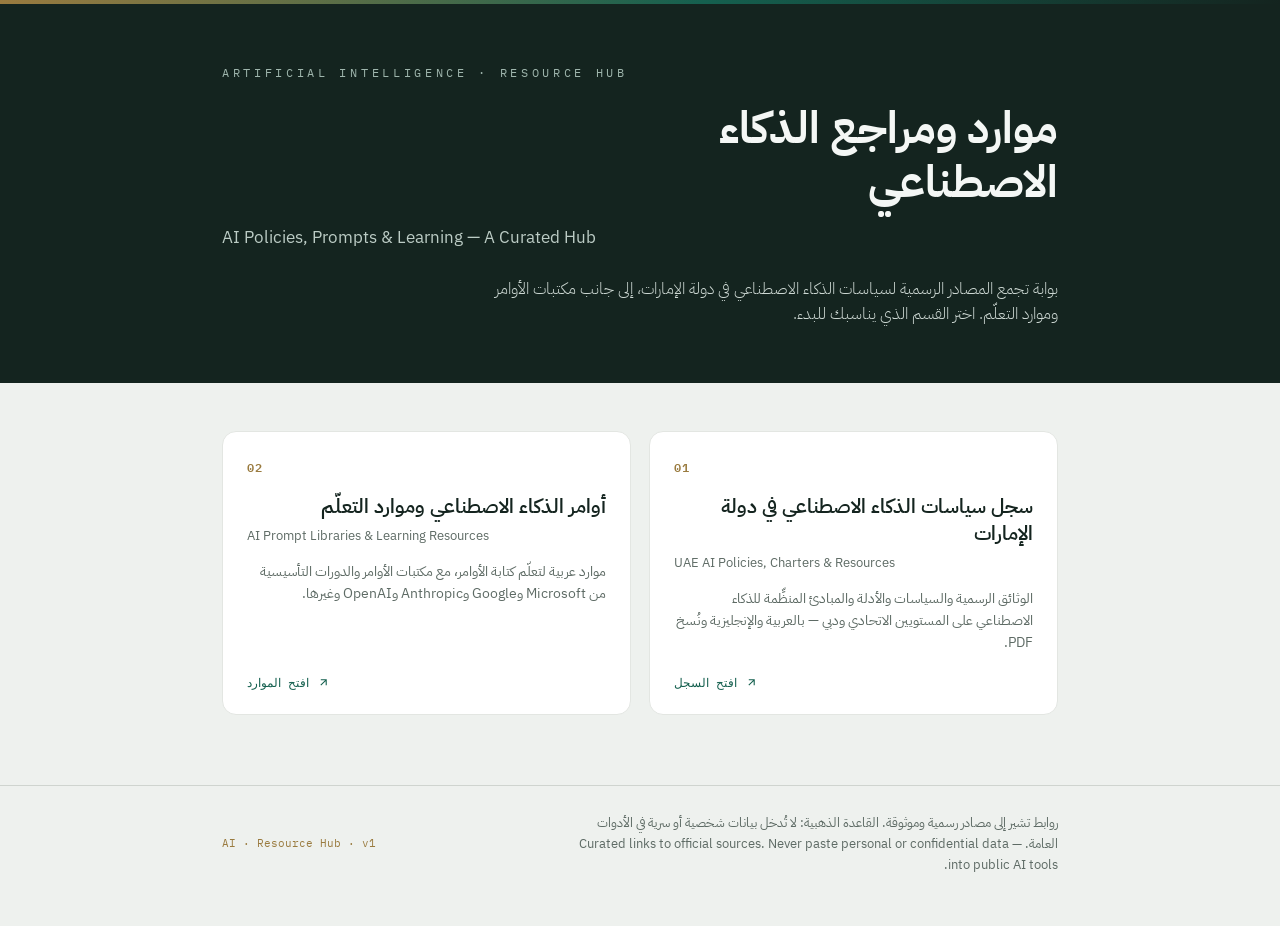
==== index.html @ 08814888 "Add landing page and clean URLs for Vercel - index.html: hub linking to the two resource pages - ver" ====
<!DOCTYPE html>
<html lang="ar" dir="rtl">
<head>
<meta charset="UTF-8">
<meta name="viewport" content="width=device-width, initial-scale=1.0">
<title>موارد ومراجع الذكاء الاصطناعي</title>
<meta name="description" content="بوابة موارد الذكاء الاصطناعي — سجل السياسات الرسمية في دولة الإمارات، ومكتبات الأوامر وموارد التعلّم.">
<link rel="preconnect" href="https://fonts.googleapis.com">
<link rel="preconnect" href="https://fonts.gstatic.com" crossorigin>
<link href="https://fonts.googleapis.com/css2?family=IBM+Plex+Sans+Arabic:wght@300;400;500;600;700&family=IBM+Plex+Sans:wght@400;500;600&family=IBM+Plex+Mono:wght@500;600&display=swap" rel="stylesheet">
<style>
  :root{
    --ink:#14241f; --paper:#eef1ee; --card:#ffffff;
    --accent:#15604f; --accent-soft:#e2ede8; --brass:#9a7b3f;
    --muted:#5e6b65; --line:#e3e6e2; --line-strong:#cfd4cf; --radius:14px;
    --ar:"IBM Plex Sans Arabic", system-ui, sans-serif;
    --en:"IBM Plex Sans", system-ui, sans-serif;
    --mono:"IBM Plex Mono", ui-monospace, monospace;
  }
  *{box-sizing:border-box;margin:0;padding:0}
  body{font-family:var(--ar);background:var(--paper);color:var(--ink);line-height:1.6;-webkit-font-smoothing:antialiased}
  .wrap{max-width:880px;margin:0 auto;padding:0 22px}

  header.top{background:var(--ink);color:#f4f7f5;padding:64px 0 56px;position:relative;overflow:hidden}
  header.top::before{content:"";position:absolute;inset:0 0 auto 0;height:4px;
    background:linear-gradient(90deg,var(--brass) 0%,var(--accent) 55%,transparent 100%)}
  .kicker{font-family:var(--mono);font-size:11.5px;letter-spacing:.32em;text-transform:uppercase;color:#9fb6ad;margin-bottom:20px;direction:ltr}
  header.top h1{font-weight:700;font-size:clamp(28px,5.8vw,44px);line-height:1.22;max-width:20ch}
  header.top .sub{font-family:var(--en);direction:ltr;font-size:clamp(14px,2.4vw,17px);color:#bcccc5;font-weight:400;margin-top:14px}
  header.top p.lede{margin-top:26px;max-width:60ch;color:#cdd8d3;font-size:15.5px;font-weight:300}

  main{padding:48px 0 70px}

  .cards{display:grid;grid-template-columns:1fr 1fr;gap:18px}
  a.card{
    text-decoration:none;color:inherit;background:var(--card);border:1px solid var(--line);
    border-radius:var(--radius);padding:26px 24px 22px;display:flex;flex-direction:column;
    position:relative;overflow:hidden;
    transition:border-color .18s ease, box-shadow .18s ease, transform .18s ease;
  }
  a.card::before{content:"";position:absolute;inset:0 auto 0 0;width:4px;
    background:linear-gradient(180deg,var(--brass),var(--accent));opacity:.0;transition:opacity .18s ease}
  a.card:hover,a.card:focus-visible{border-color:var(--line-strong);box-shadow:0 10px 30px -18px rgba(20,36,31,.5);transform:translateY(-2px)}
  a.card:hover::before,a.card:focus-visible::before{opacity:1}
  a:focus-visible{outline:2px solid var(--accent);outline-offset:3px}
  .card .num{font-family:var(--mono);font-size:12px;font-weight:600;color:var(--brass);direction:ltr;letter-spacing:.06em;margin-bottom:16px}
  .card h2{font-weight:600;font-size:20px;line-height:1.35;color:var(--ink)}
  .card .en{font-family:var(--en);direction:ltr;font-size:13px;color:var(--muted);margin-top:6px;font-weight:400}
  .card .desc{font-size:14px;color:var(--muted);margin-top:14px;flex:1}
  .card .go{margin-top:18px;font-family:var(--mono);font-size:12px;font-weight:500;color:var(--accent);direction:ltr;display:inline-flex;align-items:center;gap:8px}
  .card .go svg{width:13px;height:13px}

  footer{border-top:1px solid var(--line-strong);padding:26px 0 50px;color:var(--muted);font-size:12.5px}
  footer .wrap{display:flex;flex-wrap:wrap;gap:8px 18px;justify-content:space-between;align-items:center}
  footer .note{max-width:60ch;line-height:1.7}
  footer .mono{font-family:var(--mono);font-size:11px;color:var(--brass);direction:ltr}

  @media (max-width:600px){.cards{grid-template-columns:1fr}}
  @media (prefers-reduced-motion:reduce){*{transition:none!important}}
</style>
</head>
<body>

<header class="top">
  <div class="wrap">
    <div class="kicker">Artificial Intelligence · Resource Hub</div>
    <h1>موارد ومراجع الذكاء الاصطناعي</h1>
    <div class="sub">AI Policies, Prompts &amp; Learning — A Curated Hub</div>
    <p class="lede">بوابة تجمع المصادر الرسمية لسياسات الذكاء الاصطناعي في دولة الإمارات، إلى جانب مكتبات الأوامر وموارد التعلّم. اختر القسم الذي يناسبك للبدء.</p>
  </div>
</header>

<main>
  <div class="wrap">
    <div class="cards">

      <a class="card" href="/uae-ai-register">
        <div class="num">01</div>
        <h2>سجل سياسات الذكاء الاصطناعي في دولة الإمارات</h2>
        <div class="en">UAE AI Policies, Charters &amp; Resources</div>
        <p class="desc">الوثائق الرسمية والسياسات والأدلة والمبادئ المنظِّمة للذكاء الاصطناعي على المستويين الاتحادي ودبي — بالعربية والإنجليزية ونُسخ PDF.</p>
        <span class="go">افتح السجل <svg viewBox="0 0 24 24" fill="none" stroke="currentColor" stroke-width="2"><path d="M7 17 17 7M7 7h10v10"/></svg></span>
      </a>

      <a class="card" href="/ai-prompts-learning">
        <div class="num">02</div>
        <h2>أوامر الذكاء الاصطناعي وموارد التعلّم</h2>
        <div class="en">AI Prompt Libraries &amp; Learning Resources</div>
        <p class="desc">موارد عربية لتعلّم كتابة الأوامر، مع مكتبات الأوامر والدورات التأسيسية من Microsoft وGoogle وAnthropic وOpenAI وغيرها.</p>
        <span class="go">افتح الموارد <svg viewBox="0 0 24 24" fill="none" stroke="currentColor" stroke-width="2"><path d="M7 17 17 7M7 7h10v10"/></svg></span>
      </a>

    </div>
  </div>
</main>

<footer>
  <div class="wrap">
    <div class="note">روابط تشير إلى مصادر رسمية وموثوقة. القاعدة الذهبية: لا تُدخل بيانات شخصية أو سرية في الأدوات العامة. — Curated links to official sources. Never paste personal or confidential data into public AI tools.</div>
    <div class="mono">AI · Resource Hub · v1</div>
  </div>
</footer>

</body>
</html>
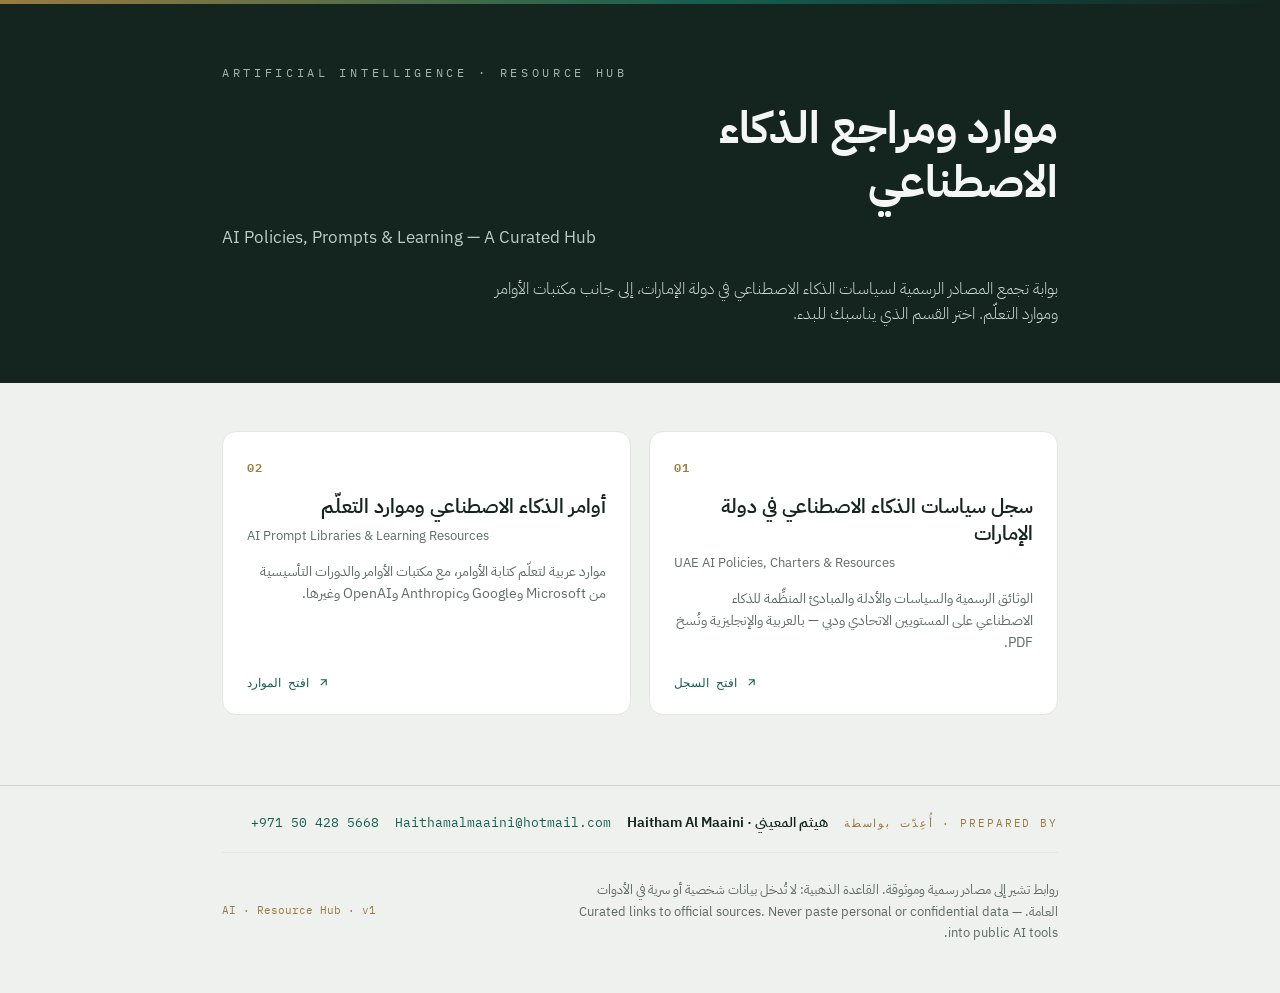
==== commit 9745343a: "Add "prepared by" contact block to all page footers Bilingual credit line with clickable tel: and ma" ====
--- a/index.html
+++ b/index.html
@@ -54,8 +54,15 @@
   footer .wrap{display:flex;flex-wrap:wrap;gap:8px 18px;justify-content:space-between;align-items:center}
   footer .note{max-width:60ch;line-height:1.7}
   footer .mono{font-family:var(--mono);font-size:11px;color:var(--brass);direction:ltr}
+  .prepared{flex-basis:100%;display:flex;flex-wrap:wrap;align-items:baseline;gap:6px 16px;
+    padding-bottom:18px;margin-bottom:18px;border-bottom:1px solid var(--line)}
+  .prepared .pb-label{font-family:var(--mono);font-size:10.5px;letter-spacing:.18em;text-transform:uppercase;color:var(--brass);direction:ltr}
+  .prepared .pb-name{font-weight:600;font-size:14px;color:var(--ink)}
+  .prepared .pb-contacts{display:flex;flex-wrap:wrap;gap:6px 16px;direction:ltr;font-family:var(--mono);font-size:12.5px;margin-inline-start:auto}
+  .prepared .pb-contacts a{color:var(--accent);text-decoration:none;border-bottom:1px solid transparent;transition:border-color .15s}
+  .prepared .pb-contacts a:hover,.prepared .pb-contacts a:focus-visible{border-color:var(--accent)}
 
-  @media (max-width:600px){.cards{grid-template-columns:1fr}}
+  @media (max-width:600px){.cards{grid-template-columns:1fr}.prepared .pb-contacts{margin-inline-start:0}}
   @media (prefers-reduced-motion:reduce){*{transition:none!important}}
 </style>
 </head>
@@ -96,6 +103,14 @@
 
 <footer>
   <div class="wrap">
+    <div class="prepared">
+      <span class="pb-label">أُعِدّت بواسطة · Prepared by</span>
+      <span class="pb-name">هيثم المعيني · Haitham Al Maaini</span>
+      <span class="pb-contacts">
+        <a href="tel:+971504285668">+971 50 428 5668</a>
+        <a href="mailto:Haithamalmaaini@hotmail.com">Haithamalmaaini@hotmail.com</a>
+      </span>
+    </div>
     <div class="note">روابط تشير إلى مصادر رسمية وموثوقة. القاعدة الذهبية: لا تُدخل بيانات شخصية أو سرية في الأدوات العامة. — Curated links to official sources. Never paste personal or confidential data into public AI tools.</div>
     <div class="mono">AI · Resource Hub · v1</div>
   </div>
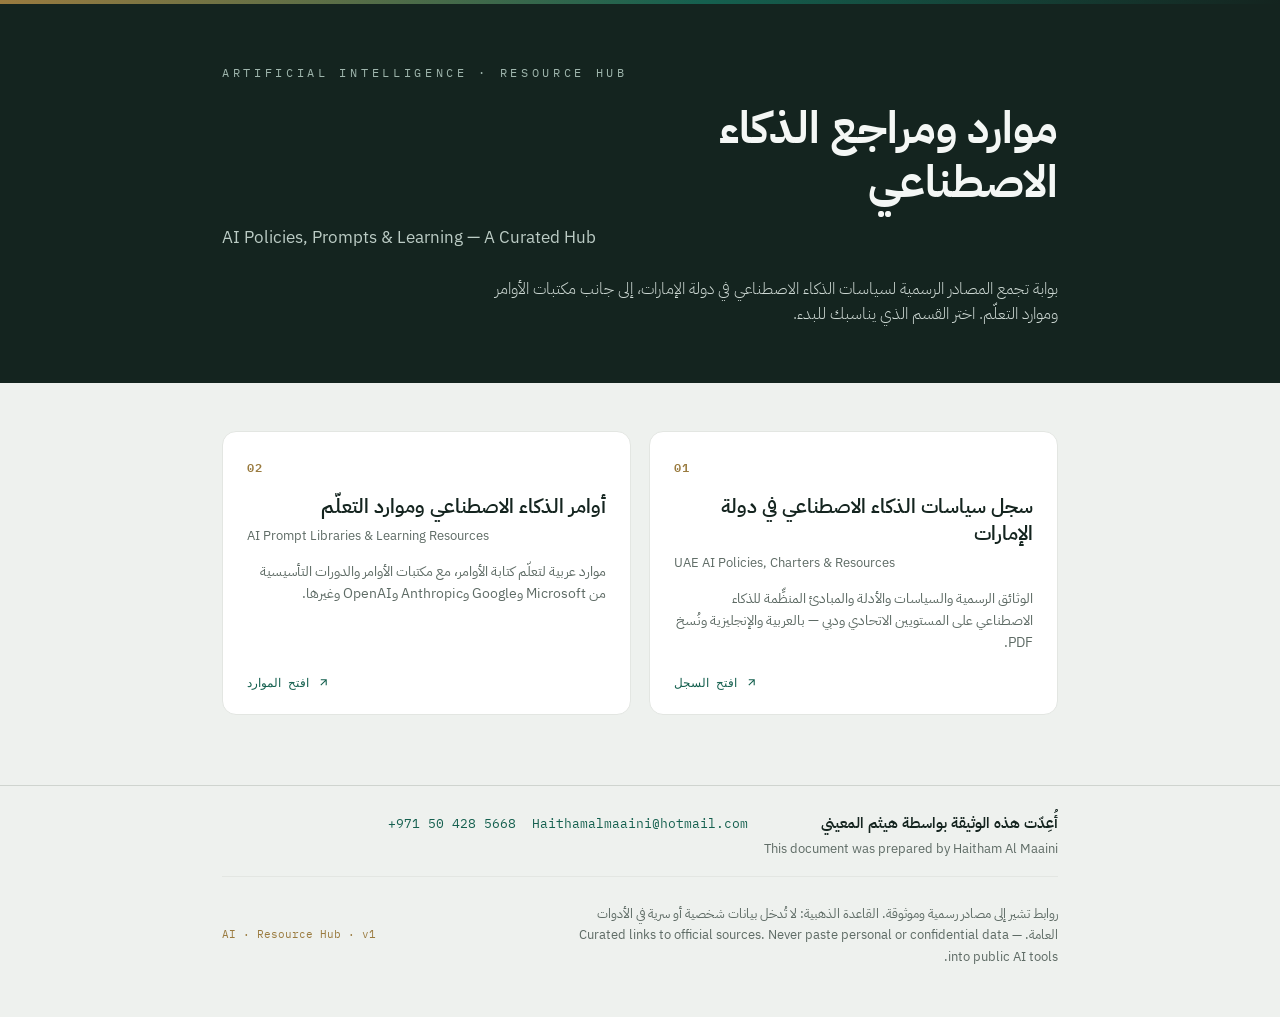
==== commit 73a881c6: "Make footer credit fully bilingual (Arabic + English sentences) Show the "prepared by" note as a ful" ====
--- a/index.html
+++ b/index.html
@@ -56,8 +56,9 @@
   footer .mono{font-family:var(--mono);font-size:11px;color:var(--brass);direction:ltr}
   .prepared{flex-basis:100%;display:flex;flex-wrap:wrap;align-items:baseline;gap:6px 16px;
     padding-bottom:18px;margin-bottom:18px;border-bottom:1px solid var(--line)}
-  .prepared .pb-label{font-family:var(--mono);font-size:10.5px;letter-spacing:.18em;text-transform:uppercase;color:var(--brass);direction:ltr}
-  .prepared .pb-name{font-weight:600;font-size:14px;color:var(--ink)}
+  .prepared .pb-text{display:flex;flex-direction:column;gap:3px}
+  .prepared .pb-ar{font-weight:600;font-size:14.5px;color:var(--ink)}
+  .prepared .pb-en{font-family:var(--en);direction:ltr;font-size:12.5px;color:var(--muted)}
   .prepared .pb-contacts{display:flex;flex-wrap:wrap;gap:6px 16px;direction:ltr;font-family:var(--mono);font-size:12.5px;margin-inline-start:auto}
   .prepared .pb-contacts a{color:var(--accent);text-decoration:none;border-bottom:1px solid transparent;transition:border-color .15s}
   .prepared .pb-contacts a:hover,.prepared .pb-contacts a:focus-visible{border-color:var(--accent)}
@@ -104,8 +105,10 @@
 <footer>
   <div class="wrap">
     <div class="prepared">
-      <span class="pb-label">أُعِدّت بواسطة · Prepared by</span>
-      <span class="pb-name">هيثم المعيني · Haitham Al Maaini</span>
+      <div class="pb-text">
+        <span class="pb-ar">أُعِدّت هذه الوثيقة بواسطة هيثم المعيني</span>
+        <span class="pb-en">This document was prepared by Haitham Al Maaini</span>
+      </div>
       <span class="pb-contacts">
         <a href="tel:+971504285668">+971 50 428 5668</a>
         <a href="mailto:Haithamalmaaini@hotmail.com">Haithamalmaaini@hotmail.com</a>
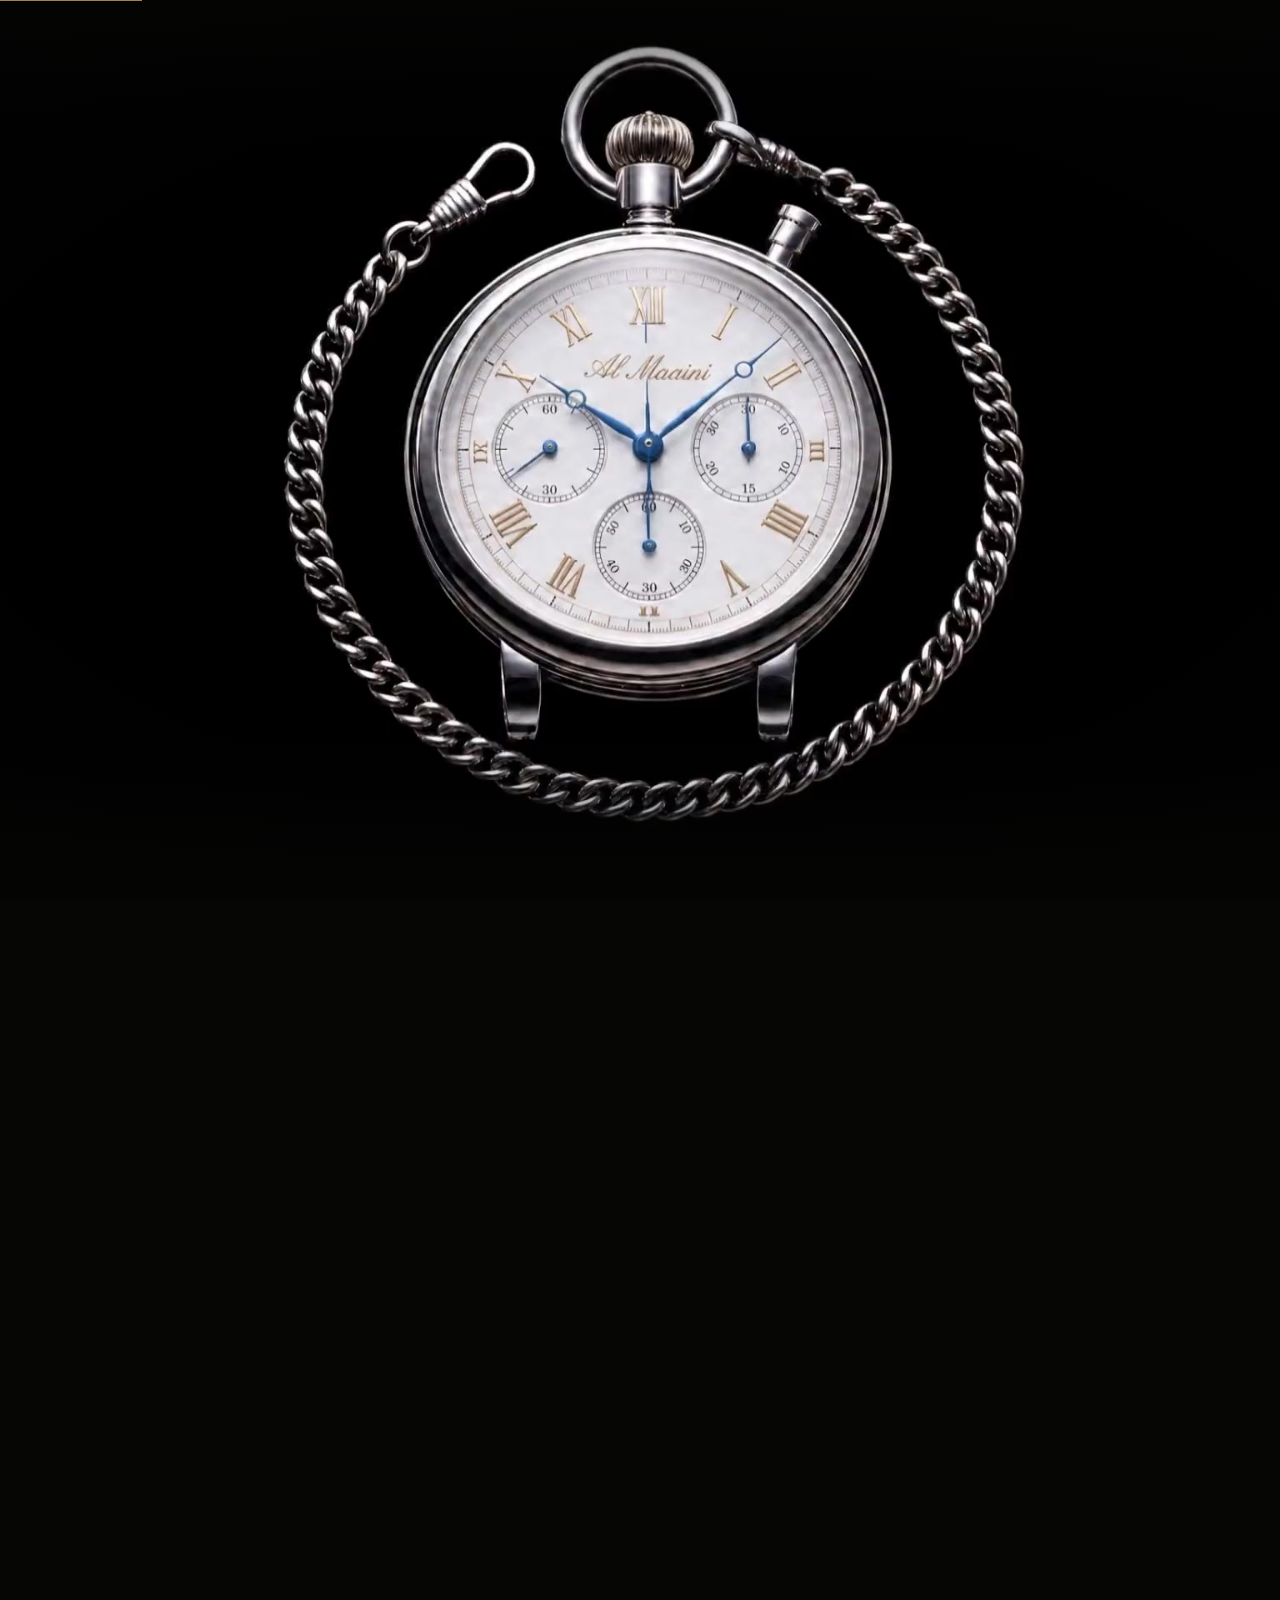
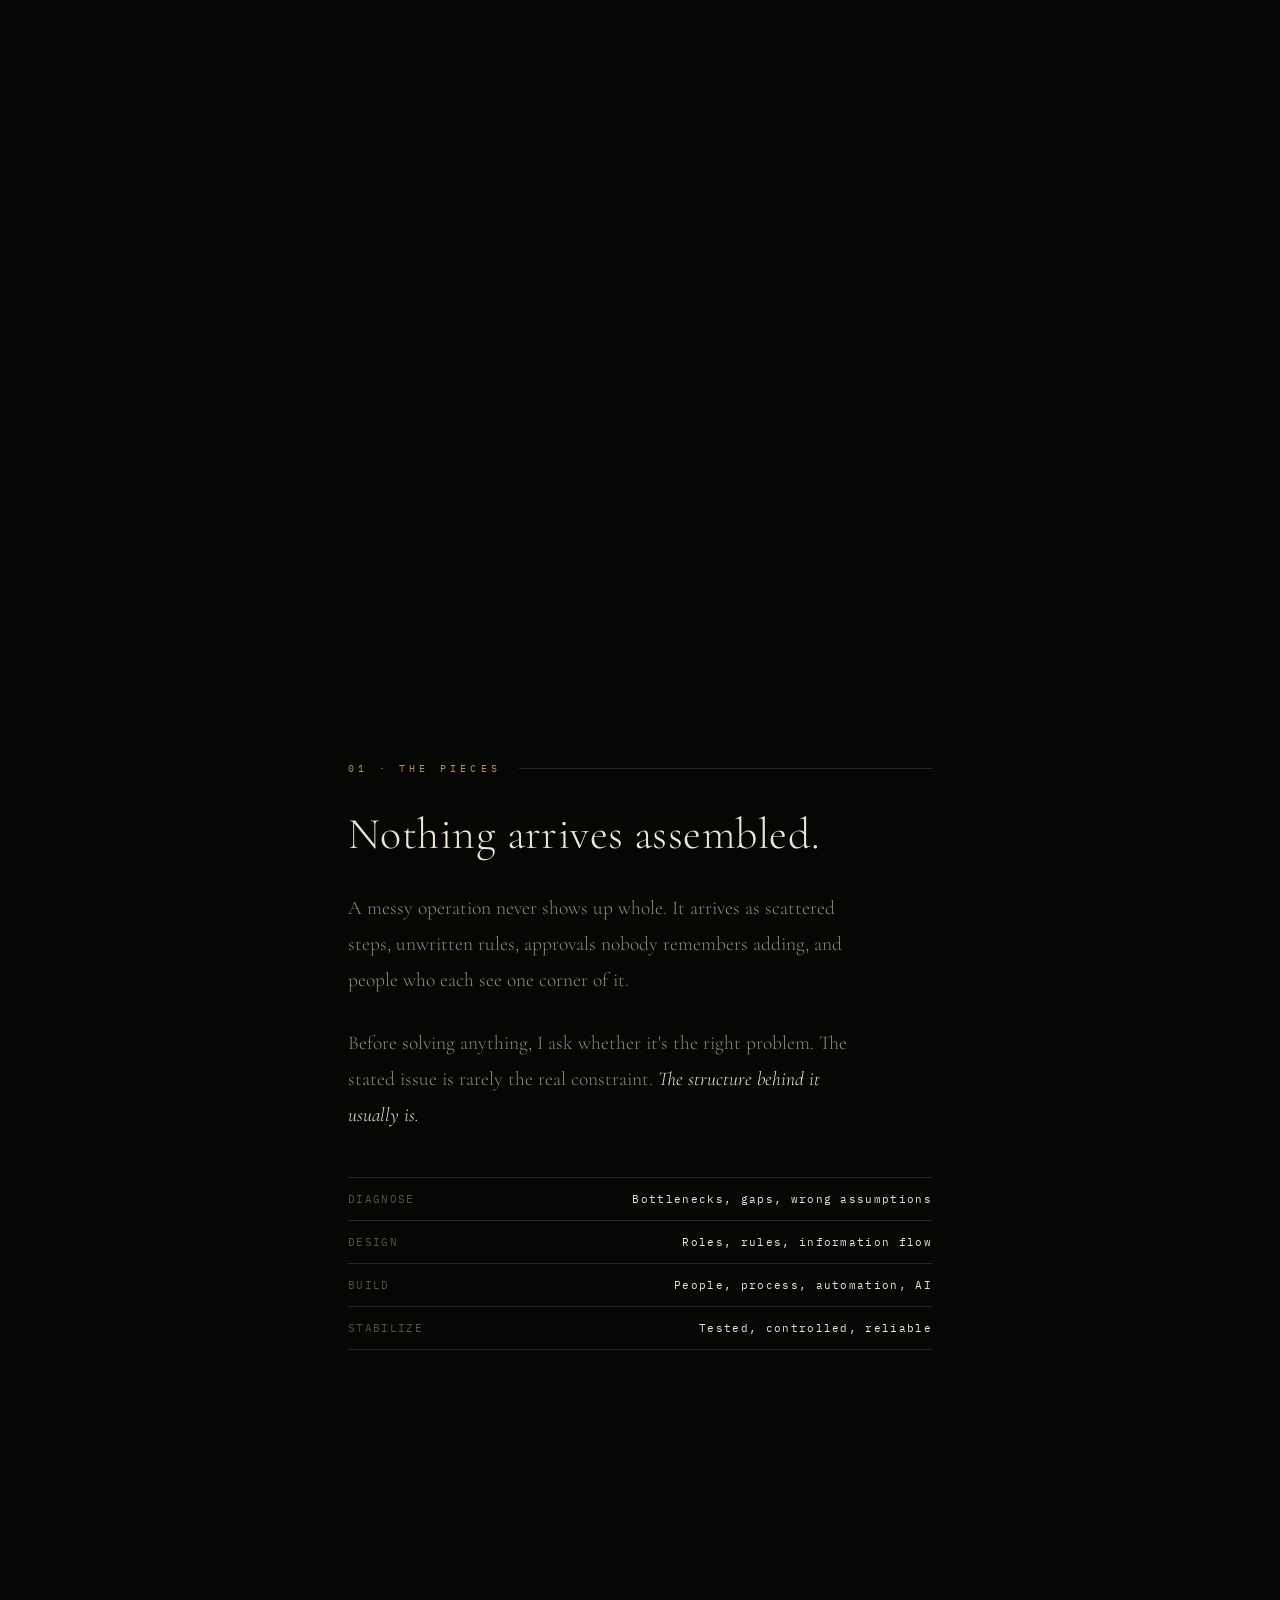
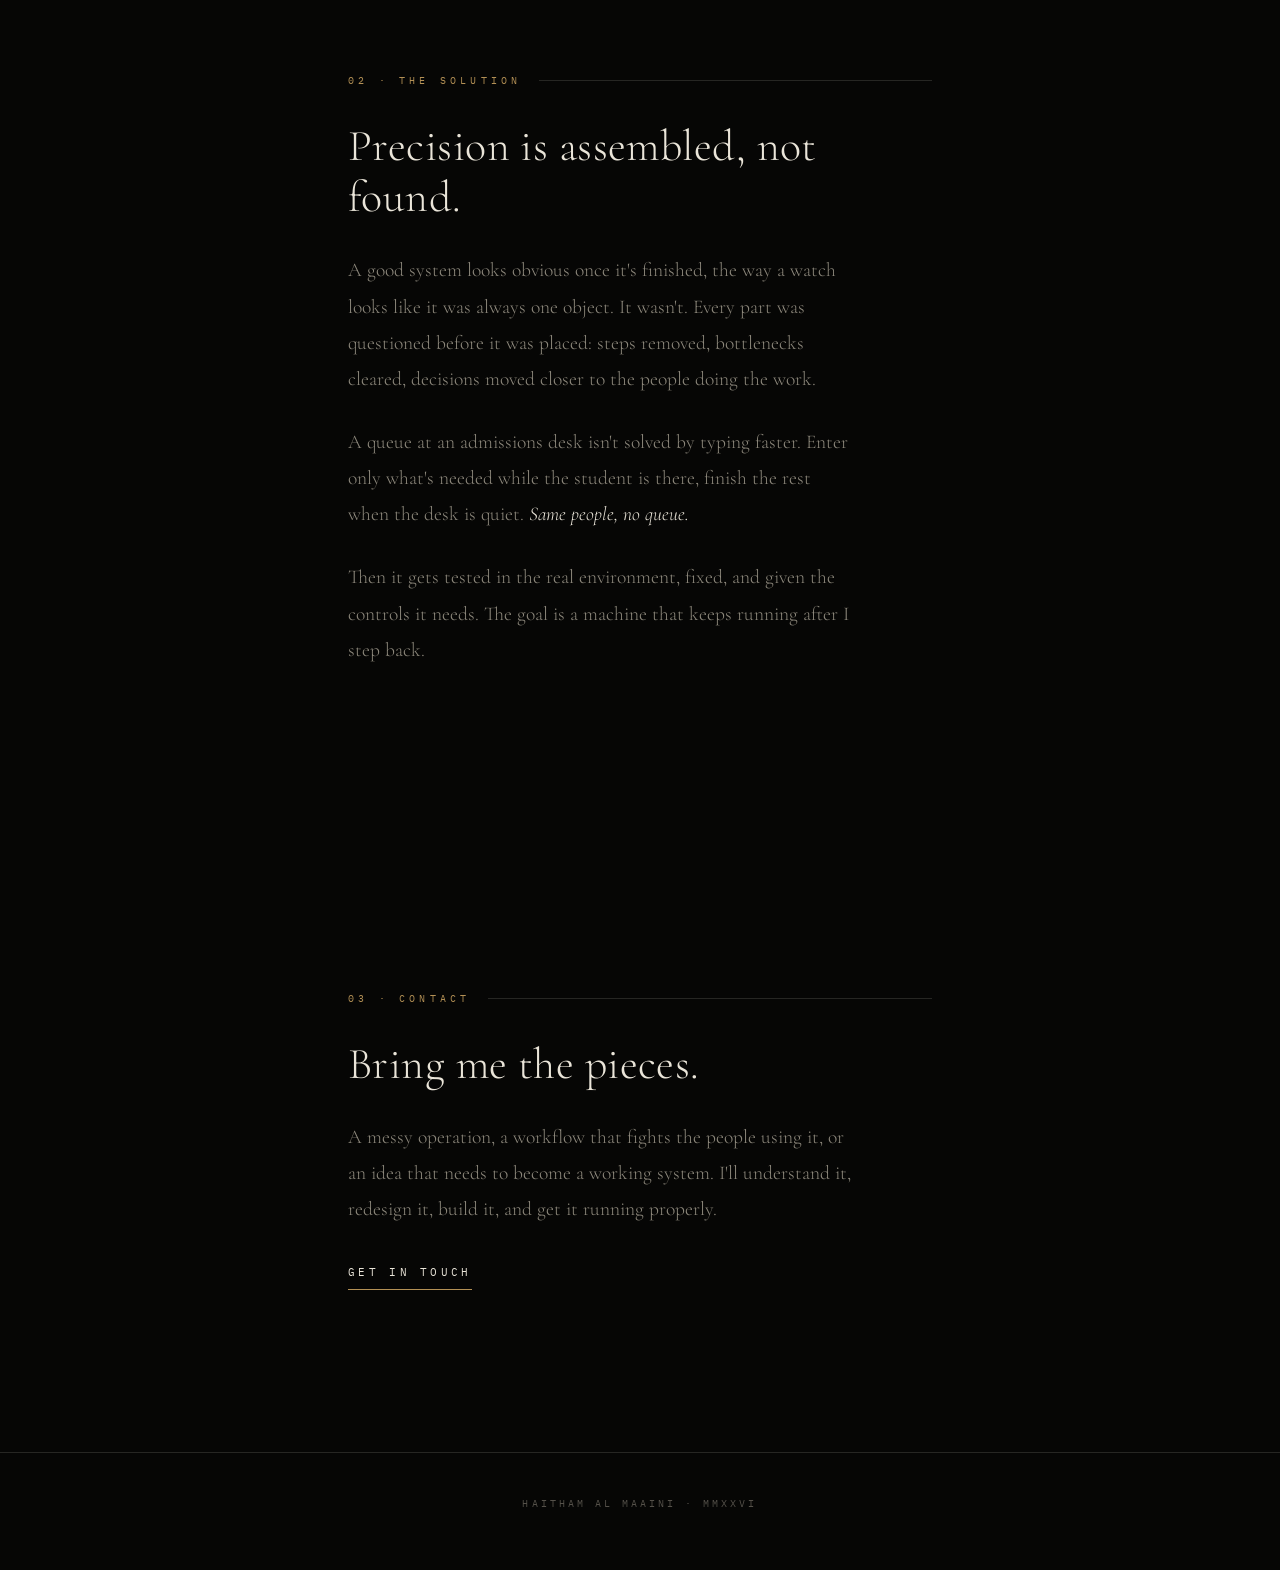
==== commit 6df12284: "Make the personal page the home page and archive the old pages Promote watch.html to index.html. Mov" ====
--- a/index.html
+++ b/index.html
@@ -1,123 +1,433 @@
 <!DOCTYPE html>
-<html lang="ar" dir="rtl">
+<html lang="en">
 <head>
 <meta charset="UTF-8">
 <meta name="viewport" content="width=device-width, initial-scale=1.0">
-<title>موارد ومراجع الذكاء الاصطناعي</title>
-<meta name="description" content="بوابة موارد الذكاء الاصطناعي — سجل السياسات الرسمية في دولة الإمارات، ومكتبات الأوامر وموارد التعلّم.">
-<link rel="preconnect" href="https://fonts.googleapis.com">
-<link rel="preconnect" href="https://fonts.gstatic.com" crossorigin>
-<link href="https://fonts.googleapis.com/css2?family=IBM+Plex+Sans+Arabic:wght@300;400;500;600;700&family=IBM+Plex+Sans:wght@400;500;600&family=IBM+Plex+Mono:wght@500;600&display=swap" rel="stylesheet">
+<title>Haitham Al Maaini</title>
+<meta name="description" content="Haitham Al Maaini. Systems thinking and operational design: diagnosing messy operations, redesigning them, and building working systems with people, process, automation and AI.">
+<link rel="icon" href="data:image/svg+xml,%3Csvg xmlns='http://www.w3.org/2000/svg' viewBox='0 0 32 32'%3E%3Ccircle cx='16' cy='16' r='13' fill='none' stroke='%23b39055' stroke-width='2'/%3E%3Cpath d='M16 9v7l5 4' fill='none' stroke='%23b39055' stroke-width='2' stroke-linecap='round'/%3E%3C/svg%3E">
+<link rel="preload" href="fonts/cormorant-garamond-300.woff2" as="font" type="font/woff2" crossorigin>
+<link rel="preload" href="fonts/ibm-plex-mono-400.woff2" as="font" type="font/woff2" crossorigin>
+<link href="fonts/fonts.css" rel="stylesheet">
 <style>
   :root{
-    --ink:#14241f; --paper:#eef1ee; --card:#ffffff;
-    --accent:#15604f; --accent-soft:#e2ede8; --brass:#9a7b3f;
-    --muted:#5e6b65; --line:#e3e6e2; --line-strong:#cfd4cf; --radius:14px;
-    --ar:"IBM Plex Sans Arabic", system-ui, sans-serif;
-    --en:"IBM Plex Sans", system-ui, sans-serif;
+    --black:#060605;
+    --bone:#eae5d9;
+    --muted:#8d887c;
+    --dim:#55514a;
+    --brass:#b39055;
+    --hairline:rgba(234,229,217,.14);
+    --serif:"Cormorant Garamond", Georgia, serif;
     --mono:"IBM Plex Mono", ui-monospace, monospace;
   }
   *{box-sizing:border-box;margin:0;padding:0}
-  body{font-family:var(--ar);background:var(--paper);color:var(--ink);line-height:1.6;-webkit-font-smoothing:antialiased}
-  .wrap{max-width:880px;margin:0 auto;padding:0 22px}
-
-  header.top{background:var(--ink);color:#f4f7f5;padding:64px 0 56px;position:relative;overflow:hidden}
-  header.top::before{content:"";position:absolute;inset:0 0 auto 0;height:4px;
-    background:linear-gradient(90deg,var(--brass) 0%,var(--accent) 55%,transparent 100%)}
-  .kicker{font-family:var(--mono);font-size:11.5px;letter-spacing:.32em;text-transform:uppercase;color:#9fb6ad;margin-bottom:20px;direction:ltr}
-  header.top h1{font-weight:700;font-size:clamp(28px,5.8vw,44px);line-height:1.22;max-width:20ch}
-  header.top .sub{font-family:var(--en);direction:ltr;font-size:clamp(14px,2.4vw,17px);color:#bcccc5;font-weight:400;margin-top:14px}
-  header.top p.lede{margin-top:26px;max-width:60ch;color:#cdd8d3;font-size:15.5px;font-weight:300}
-
-  main{padding:48px 0 70px}
-
-  .cards{display:grid;grid-template-columns:1fr 1fr;gap:18px}
-  a.card{
-    text-decoration:none;color:inherit;background:var(--card);border:1px solid var(--line);
-    border-radius:var(--radius);padding:26px 24px 22px;display:flex;flex-direction:column;
-    position:relative;overflow:hidden;
-    transition:border-color .18s ease, box-shadow .18s ease, transform .18s ease;
-  }
-  a.card::before{content:"";position:absolute;inset:0 auto 0 0;width:4px;
-    background:linear-gradient(180deg,var(--brass),var(--accent));opacity:.0;transition:opacity .18s ease}
-  a.card:hover,a.card:focus-visible{border-color:var(--line-strong);box-shadow:0 10px 30px -18px rgba(20,36,31,.5);transform:translateY(-2px)}
-  a.card:hover::before,a.card:focus-visible::before{opacity:1}
-  a:focus-visible{outline:2px solid var(--accent);outline-offset:3px}
-  .card .num{font-family:var(--mono);font-size:12px;font-weight:600;color:var(--brass);direction:ltr;letter-spacing:.06em;margin-bottom:16px}
-  .card h2{font-weight:600;font-size:20px;line-height:1.35;color:var(--ink)}
-  .card .en{font-family:var(--en);direction:ltr;font-size:13px;color:var(--muted);margin-top:6px;font-weight:400}
-  .card .desc{font-size:14px;color:var(--muted);margin-top:14px;flex:1}
-  .card .go{margin-top:18px;font-family:var(--mono);font-size:12px;font-weight:500;color:var(--accent);direction:ltr;display:inline-flex;align-items:center;gap:8px}
-  .card .go svg{width:13px;height:13px}
-
-  footer{border-top:1px solid var(--line-strong);padding:26px 0 50px;color:var(--muted);font-size:12.5px}
-  footer .wrap{display:flex;flex-wrap:wrap;gap:8px 18px;justify-content:space-between;align-items:center}
-  footer .note{max-width:60ch;line-height:1.7}
-  footer .mono{font-family:var(--mono);font-size:11px;color:var(--brass);direction:ltr}
-  .prepared{flex-basis:100%;display:flex;flex-wrap:wrap;align-items:baseline;gap:6px 16px;
-    padding-bottom:18px;margin-bottom:18px;border-bottom:1px solid var(--line)}
-  .prepared .pb-text{display:flex;flex-direction:column;gap:3px}
-  .prepared .pb-ar{font-weight:600;font-size:14.5px;color:var(--ink)}
-  .prepared .pb-en{font-family:var(--en);direction:ltr;font-size:12.5px;color:var(--muted)}
-  .prepared .pb-contacts{display:flex;flex-wrap:wrap;gap:6px 16px;direction:ltr;font-family:var(--mono);font-size:12.5px;margin-inline-start:auto}
-  .prepared .pb-contacts a{color:var(--accent);text-decoration:none;border-bottom:1px solid transparent;transition:border-color .15s}
-  .prepared .pb-contacts a:hover,.prepared .pb-contacts a:focus-visible{border-color:var(--accent)}
-
-  @media (max-width:600px){.cards{grid-template-columns:1fr}.prepared .pb-contacts{margin-inline-start:0}}
-  @media (prefers-reduced-motion:reduce){*{transition:none!important}}
+  html{scroll-behavior:auto}
+  body{
+    background:var(--black);color:var(--bone);
+    font-family:var(--serif);font-weight:300;
+    -webkit-font-smoothing:antialiased;text-rendering:optimizeLegibility;
+    overflow-x:hidden;
+  }
+  ::selection{background:var(--brass);color:var(--black)}
+
+  /* ---------- loader ---------- */
+  #loader{
+    position:fixed;inset:0;z-index:60;background:var(--black);
+    display:flex;flex-direction:column;align-items:center;justify-content:center;gap:28px;
+    transition:opacity 1.1s ease, visibility 1.1s;
+  }
+  #loader.done{opacity:0;visibility:hidden;pointer-events:none}
+  #loader .mark{
+    font-family:var(--mono);font-size:11px;letter-spacing:.55em;text-indent:.55em;
+    color:var(--muted);text-transform:uppercase;
+  }
+  #loader .word{
+    font-size:clamp(30px,6vw,58px);font-weight:300;letter-spacing:.14em;text-indent:.14em;
+    color:var(--bone);text-align:center;line-height:1.1;
+  }
+  #loader .word span,#title h1 span{display:block}
+  #loader .bar{width:min(240px,60vw);height:1px;background:var(--hairline);overflow:hidden}
+  #loader .bar i{display:block;height:100%;width:0%;background:var(--brass);transition:width .4s ease}
+  #loader .pct{font-family:var(--mono);font-size:10px;letter-spacing:.3em;color:var(--dim)}
+
+  /* ---------- top progress hairline ---------- */
+  #progress{
+    position:fixed;top:0;left:0;right:0;height:1px;z-index:50;
+    background:var(--brass);transform:scaleX(0);transform-origin:0 50%;
+    opacity:0;transition:opacity .6s ease;
+  }
+  body.in-hero #progress{opacity:.9}
+
+  /* ---------- hero ---------- */
+  /* one viewport unit family throughout — mixing vh and svh makes
+     heroProgress() drift on mobile when the toolbar retracts */
+  #hero{height:600vh;height:600svh;position:relative}
+  #hero .stick{
+    position:sticky;top:0;height:100vh;height:100svh;overflow:hidden;
+  }
+  #hero video{
+    position:absolute;inset:0;width:100%;height:100%;object-fit:cover;
+    background:var(--black);
+  }
+  #hero .vignette{
+    position:absolute;inset:0;pointer-events:none;
+    background:
+      radial-gradient(ellipse 120% 90% at 50% 50%, transparent 42%, rgba(6,6,5,.62) 100%),
+      linear-gradient(180deg, rgba(6,6,5,.5) 0%, transparent 16%, transparent 82%, rgba(6,6,5,.66) 100%);
+  }
+
+  /* hero title — dissolves as the scrub begins */
+  #title{
+    position:absolute;inset:0;display:flex;flex-direction:column;
+    align-items:center;justify-content:center;gap:clamp(12px,3svh,22px);text-align:center;
+    pointer-events:none;isolation:isolate;
+  }
+  /* dark pool behind the name so it reads over the scattered parts */
+  #title::before{
+    content:"";position:absolute;inset:0;z-index:-1;
+    background:radial-gradient(ellipse 62% 48% at 50% 50%,
+      rgba(6,6,5,.82) 0%, rgba(6,6,5,.62) 45%, rgba(6,6,5,0) 78%);
+  }
+  #title .kicker{
+    font-family:var(--mono);font-size:10px;letter-spacing:.5em;text-indent:.5em;
+    text-transform:uppercase;color:#a9a397;
+    text-shadow:0 0 12px rgba(6,6,5,.95);
+  }
+  #title h1{
+    /* bounded by height too, so short wide windows don't overflow */
+    font-size:clamp(36px,min(9.5vw,13svh),120px);font-weight:300;line-height:1.02;
+    letter-spacing:.12em;text-indent:.12em;color:var(--bone);
+    text-shadow:0 0 30px rgba(6,6,5,.9),0 0 8px rgba(6,6,5,.7);
+  }
+  #title .sub{
+    font-size:clamp(15px,2vw,19px);font-style:italic;color:#b3ada0;letter-spacing:.04em;
+    text-shadow:0 0 14px rgba(6,6,5,.95);
+  }
+
+  /* phase caption */
+  #caption{
+    position:absolute;left:0;right:0;bottom:clamp(72px,11vh,110px);
+    display:flex;flex-direction:column;align-items:center;gap:10px;text-align:center;
+    padding:0 24px;pointer-events:none;isolation:isolate;
+    opacity:0;transform:translateY(10px);
+    transition:opacity .55s ease, transform .55s ease;
+  }
+  #caption.show{opacity:1;transform:none}
+  /* captions wait until the title has faded, so the two never overlap */
+  body:not(.scrolled) #caption{opacity:0}
+  #caption::before{
+    content:"";position:absolute;left:50%;top:50%;z-index:-1;
+    width:min(760px,110%);height:240%;transform:translate(-50%,-50%);
+    background:radial-gradient(ellipse 50% 50% at 50% 50%, rgba(6,6,5,.78) 0%, rgba(6,6,5,0) 100%);
+  }
+  #caption .cn{font-family:var(--mono);font-size:10px;letter-spacing:.4em;text-indent:.4em;color:var(--brass);text-shadow:0 0 10px rgba(6,6,5,.95)}
+  #caption .ct{font-size:clamp(19px,2.6vw,27px);font-weight:300;font-style:italic;color:var(--bone);text-shadow:0 0 18px rgba(6,6,5,.95),0 0 6px rgba(6,6,5,.8)}
+
+  /* scroll cue */
+  #cue{
+    position:absolute;left:50%;bottom:26px;transform:translateX(-50%);
+    display:flex;flex-direction:column;align-items:center;gap:12px;
+    transition:opacity .8s ease;pointer-events:none;
+  }
+  #cue.hide{opacity:0}
+  #cue span{font-family:var(--mono);font-size:9px;letter-spacing:.42em;text-indent:.42em;text-transform:uppercase;color:var(--muted)}
+  #cue .line{width:1px;height:34px;background:var(--hairline);overflow:hidden;position:relative}
+  #cue .line::after{
+    content:"";position:absolute;left:0;top:-100%;width:1px;height:100%;
+    background:var(--brass);animation:drip 2.1s cubic-bezier(.65,0,.35,1) infinite;
+  }
+  @keyframes drip{0%{top:-100%}55%{top:100%}100%{top:100%}}
+
+  /* ---------- content below the hero ---------- */
+  main{position:relative;z-index:10;background:var(--black)}
+  main .sec{
+    max-width:640px;margin:0 auto;
+    padding:clamp(120px,18vh,200px) 28px;
+  }
+  main .sec .label{
+    font-family:var(--mono);font-size:10px;letter-spacing:.42em;text-transform:uppercase;
+    color:var(--brass);margin-bottom:34px;display:flex;align-items:center;gap:18px;
+  }
+  main .sec .label::after{content:"";height:1px;flex:1;background:var(--hairline)}
+  main .sec h2{
+    font-size:clamp(30px,4.6vw,44px);font-weight:300;line-height:1.15;
+    margin-bottom:30px;letter-spacing:.01em;
+  }
+  main .sec p{
+    font-size:clamp(17px,2vw,19.5px);line-height:1.85;color:var(--muted);
+    max-width:56ch;
+  }
+  main .sec p + p{margin-top:1.4em}
+  main .sec p em{color:var(--bone);font-style:italic}
+
+  main .sec .spec{
+    margin-top:44px;border-top:1px solid var(--hairline);
+  }
+  main .sec .spec div{
+    display:flex;justify-content:space-between;gap:24px;
+    padding:14px 0;border-bottom:1px solid var(--hairline);
+    font-family:var(--mono);font-size:11px;letter-spacing:.12em;
+  }
+  main .sec .spec dt{color:var(--dim);text-transform:uppercase}
+  main .sec .spec dd{color:var(--bone)}
+
+  .enq a{
+    display:inline-block;margin-top:38px;
+    font-family:var(--mono);font-size:11px;letter-spacing:.3em;text-transform:uppercase;
+    color:var(--bone);text-decoration:none;
+    padding-bottom:10px;border-bottom:1px solid var(--brass);
+    transition:color .4s ease, letter-spacing .4s ease;
+  }
+  .enq a:hover{color:var(--brass);letter-spacing:.38em}
+
+  /* reveal on scroll */
+  .rv{opacity:0;transform:translateY(26px);transition:opacity 1s ease,transform 1s ease}
+  .rv.in{opacity:1;transform:none}
+
+  footer{
+    border-top:1px solid var(--hairline);
+    padding:44px 28px 60px;text-align:center;
+    font-family:var(--mono);font-size:9.5px;letter-spacing:.32em;text-transform:uppercase;color:var(--dim);
+  }
+
+  @media (max-width:480px){
+    #title .kicker{letter-spacing:.28em;text-indent:.28em}
+    main .sec .spec div{flex-direction:column;gap:6px}
+  }
+
+  /* ---------- reduced motion ---------- */
+  @media (prefers-reduced-motion:reduce){
+    #hero{height:100vh;height:100svh}
+    #cue,#caption{display:none}
+    .rv{opacity:1;transform:none;transition:none}
+    #cue .line::after{animation:none}
+    #loader{transition:none}
+  }
 </style>
 </head>
 <body>
 
-<header class="top">
-  <div class="wrap">
-    <div class="kicker">Artificial Intelligence · Resource Hub</div>
-    <h1>موارد ومراجع الذكاء الاصطناعي</h1>
-    <div class="sub">AI Policies, Prompts &amp; Learning — A Curated Hub</div>
-    <p class="lede">بوابة تجمع المصادر الرسمية لسياسات الذكاء الاصطناعي في دولة الإمارات، إلى جانب مكتبات الأوامر وموارد التعلّم. اختر القسم الذي يناسبك للبدء.</p>
+<div id="loader" aria-hidden="true">
+  <div class="mark">Assembling</div>
+  <div class="word"><span>HAITHAM</span><span>AL MAAINI</span></div>
+  <div class="bar"><i id="loadbar"></i></div>
+  <div class="pct" id="loadpct">00</div>
+</div>
+
+<div id="progress" aria-hidden="true"></div>
+
+<section id="hero">
+  <div class="stick">
+    <video id="v" playsinline muted preload="auto" poster="poster.jpg" aria-label="Scattered watch parts assembling into a finished pocket watch, a metaphor for turning scattered information into a working solution"></video>
+    <div class="vignette"></div>
+
+    <div id="title">
+      <div class="kicker">Diagnose · Design · Build · Stabilize</div>
+      <h1><span>HAITHAM</span><span>AL MAAINI</span></h1>
+      <div class="sub">Every solution starts in pieces.</div>
+    </div>
+
+    <div id="caption" aria-live="polite">
+      <div class="cn" id="cap-n">01</div>
+      <div class="ct" id="cap-t">It starts in pieces.</div>
+    </div>
+
+    <div id="cue"><span>Scroll</span><div class="line"></div></div>
   </div>
-</header>
+</section>
 
 <main>
-  <div class="wrap">
-    <div class="cards">
-
-      <a class="card" href="/uae-ai-register">
-        <div class="num">01</div>
-        <h2>سجل سياسات الذكاء الاصطناعي في دولة الإمارات</h2>
-        <div class="en">UAE AI Policies, Charters &amp; Resources</div>
-        <p class="desc">الوثائق الرسمية والسياسات والأدلة والمبادئ المنظِّمة للذكاء الاصطناعي على المستويين الاتحادي ودبي — بالعربية والإنجليزية ونُسخ PDF.</p>
-        <span class="go">افتح السجل <svg viewBox="0 0 24 24" fill="none" stroke="currentColor" stroke-width="2"><path d="M7 17 17 7M7 7h10v10"/></svg></span>
-      </a>
-
-      <a class="card" href="/ai-prompts-learning">
-        <div class="num">02</div>
-        <h2>أوامر الذكاء الاصطناعي وموارد التعلّم</h2>
-        <div class="en">AI Prompt Libraries &amp; Learning Resources</div>
-        <p class="desc">موارد عربية لتعلّم كتابة الأوامر، مع مكتبات الأوامر والدورات التأسيسية من Microsoft وGoogle وAnthropic وOpenAI وغيرها.</p>
-        <span class="go">افتح الموارد <svg viewBox="0 0 24 24" fill="none" stroke="currentColor" stroke-width="2"><path d="M7 17 17 7M7 7h10v10"/></svg></span>
-      </a>
-
-    </div>
-  </div>
+  <section class="sec rv">
+    <div class="label">01 · The Pieces</div>
+    <h2>Nothing arrives assembled.</h2>
+    <p>A messy operation never shows up whole. It arrives as scattered steps, unwritten rules, approvals nobody remembers adding, and people who each see one corner of it.</p>
+    <p>Before solving anything, I ask whether it's the right problem. The stated issue is rarely the real constraint. <em>The structure behind it usually is.</em></p>
+    <dl class="spec">
+      <div><dt>Diagnose</dt><dd>Bottlenecks, gaps, wrong assumptions</dd></div>
+      <div><dt>Design</dt><dd>Roles, rules, information flow</dd></div>
+      <div><dt>Build</dt><dd>People, process, automation, AI</dd></div>
+      <div><dt>Stabilize</dt><dd>Tested, controlled, reliable</dd></div>
+    </dl>
+  </section>
+
+  <section class="sec rv">
+    <div class="label">02 · The Solution</div>
+    <h2>Precision is assembled, not found.</h2>
+    <p>A good system looks obvious once it's finished, the way a watch looks like it was always one object. It wasn't. Every part was questioned before it was placed: steps removed, bottlenecks cleared, decisions moved closer to the people doing the work.</p>
+    <p>A queue at an admissions desk isn't solved by typing faster. Enter only what's needed while the student is there, finish the rest when the desk is quiet. <em>Same people, no queue.</em></p>
+    <p>Then it gets tested in the real environment, fixed, and given the controls it needs. The goal is a machine that keeps running after I step back.</p>
+  </section>
+
+  <section class="sec rv enq">
+    <div class="label">03 · Contact</div>
+    <h2>Bring me the pieces.</h2>
+    <p>A messy operation, a workflow that fights the people using it, or an idea that needs to become a working system. I'll understand it, redesign it, build it, and get it running properly.</p>
+    <a href="https://www.linkedin.com/in/haitham-almaaini/" target="_blank" rel="noopener noreferrer">Get in touch</a>
+  </section>
 </main>
 
-<footer>
-  <div class="wrap">
-    <div class="prepared">
-      <div class="pb-text">
-        <span class="pb-ar">أُعِدّت هذه الوثيقة بواسطة هيثم المعيني</span>
-        <span class="pb-en">This document was prepared by Haitham Al Maaini</span>
-      </div>
-      <span class="pb-contacts">
-        <a href="tel:+971504285668">+971 50 428 5668</a>
-        <a href="mailto:Haithamalmaaini@hotmail.com">Haithamalmaaini@hotmail.com</a>
-      </span>
-    </div>
-    <div class="note">روابط تشير إلى مصادر رسمية وموثوقة. القاعدة الذهبية: لا تُدخل بيانات شخصية أو سرية في الأدوات العامة. — Curated links to official sources. Never paste personal or confidential data into public AI tools.</div>
-    <div class="mono">AI · Resource Hub · v1</div>
-  </div>
-</footer>
-
+<footer>Haitham Al Maaini · MMXXVI</footer>
+
+<script>
+(function(){
+  "use strict";
+
+  var video   = document.getElementById("v");
+  var hero    = document.getElementById("hero");
+  var loader  = document.getElementById("loader");
+  var loadbar = document.getElementById("loadbar");
+  var loadpct = document.getElementById("loadpct");
+  var progress= document.getElementById("progress");
+  var title   = document.getElementById("title");
+  var caption = document.getElementById("caption");
+  var capN    = document.getElementById("cap-n");
+  var capT    = document.getElementById("cap-t");
+  var cue     = document.getElementById("cue");
+
+  var reduced = matchMedia("(prefers-reduced-motion: reduce)").matches;
+
+  /* 3. Pick the encode BEFORE setting src — phones must never fetch the desktop file */
+  var small = innerWidth < 820 || matchMedia("(pointer: coarse)").matches;
+  video.src = small ? "watch-mobile.mp4" : "watch-desktop.mp4";
+
+  /* Source is 24fps — throttling any finer than one frame just burns decoder seeks */
+  var FRAME = 1 / 24;
+  var DAMP  = 0.12;
+
+  var CAPTIONS = [
+    { n:"01", t:"It starts in pieces." },
+    { n:"02", t:"Diagnose: how does the work really run?" },
+    { n:"03", t:"Design: what structure should be there?" },
+    { n:"04", t:"Build: turn the design into something real." },
+    { n:"05", t:"Stabilize: until it runs without me." }
+  ];
+  /* scene keyframes land on exact quarters; switch at the midpoints so
+     each label lights as its frame arrives, not after it has passed */
+  var MARKS = [0.125, 0.375, 0.625, 0.875];
+
+  /* ---------- 7. loader: real buffered progress + canplaythrough + timeout ---------- */
+  var revealed = false;
+  function setLoad(f){
+    f = Math.max(0, Math.min(1, f));
+    loadbar.style.width = (f * 100) + "%";
+    loadpct.textContent = String(Math.round(f * 100)).padStart(2, "0");
+  }
+  function reveal(){
+    if (revealed) return;
+    revealed = true;
+    setLoad(1);
+    loader.classList.add("done");
+    document.body.classList.add("ready");
+    if (!reduced) caption.classList.add("show");
+  }
+  video.addEventListener("progress", function(){
+    if (revealed || !video.duration || !video.buffered.length) return;
+    setLoad(video.buffered.end(video.buffered.length - 1) / video.duration);
+  });
+  video.addEventListener("canplaythrough", reveal, { once:true });
+  /* never trap the user behind the loader: reveal on decode error too */
+  video.addEventListener("error", reveal, { once:true });
+  setTimeout(function(){
+    if (video.readyState >= 2) { reveal(); return; }
+    var poll = setInterval(function(){
+      if (video.readyState >= 2 || video.error) { clearInterval(poll); reveal(); }
+    }, 400);
+  }, 6000);
+
+  /* ---------- 4. warm the Safari decoder: play → pause on loadedmetadata ---------- */
+  video.addEventListener("loadedmetadata", function(){
+    if (reduced) {
+      /* 8. reduced motion: land on the finished watch, no scrub */
+      video.currentTime = Math.max(0, video.duration - FRAME);
+      return;
+    }
+    var p = video.play();
+    if (p && p.then) p.then(function(){ video.pause(); }).catch(function(){ /* autoplay blocked — fine */ });
+    else video.pause();
+  });
+
+  if (reduced) return; /* nothing below applies */
+
+  /* ---------- scrub loop ---------- */
+  var target = 0, current = 0, rafId = null, running = false;
+  /* phase starts at 0 to match the markup — setPhase(0) on the first
+     tick is then a no-op instead of stripping and re-adding the caption */
+  var phase = 0, moved = false, capTimer = null;
+
+  var stick = hero.querySelector(".stick");
+
+  function heroProgress(){
+    var rect = hero.getBoundingClientRect();
+    /* measure the pinned element, not innerHeight — on phones the
+       retracting toolbar grows innerHeight past 100svh and progress
+       would hit 1.0 early */
+    var span = rect.height - stick.offsetHeight;
+    if (span <= 0) return 0;
+    var p = -rect.top / span;
+    return p < 0 ? 0 : (p > 1 ? 1 : p);
+  }
+
+  function setPhase(i){
+    if (i === phase) return;
+    phase = i;
+    /* caption swap: fade out, replace, fade in — clear any pending swap
+       so fast scrolling across two boundaries can't land out of order */
+    caption.classList.remove("show");
+    clearTimeout(capTimer);
+    capTimer = setTimeout(function(){
+      if (phase !== i) return; /* a newer phase already won */
+      capN.textContent = CAPTIONS[i].n;
+      capT.textContent = CAPTIONS[i].t;
+      caption.classList.add("show");
+    }, 260);
+  }
+
+  function tick(){
+    target = heroProgress();
+
+    /* 1. damp — the lag IS the feel */
+    current += (target - current) * DAMP;
+    if (Math.abs(target - current) < 0.0004) current = target;
+
+    if (video.duration) {
+      /* stop one frame short of duration — browsers clamp the very last
+         instant inconsistently (black frame, spurious 'ended') */
+      var t = current * (video.duration - FRAME);
+      /* 2. throttle — only seek when the delta exceeds one source frame */
+      if (Math.abs(t - video.currentTime) > FRAME) video.currentTime = t;
+    }
+
+    progress.style.transform = "scaleX(" + current + ")";
+    title.style.opacity = Math.max(0, 1 - current * 9);
+    document.body.classList.toggle("scrolled", current > 0.09);
+
+    var i = 0;
+    for (var k = 0; k < MARKS.length; k++) if (current >= MARKS[k]) i = k + 1;
+    setPhase(i);
+
+    if (!moved && target > 0.002) { moved = true; cue.classList.add("hide"); }
+
+    rafId = requestAnimationFrame(tick);
+  }
+
+  function start(){ if (!running) { running = true; rafId = requestAnimationFrame(tick); } }
+  function stop(){ if (running) { running = false; cancelAnimationFrame(rafId); } }
+
+  /* ---------- 6. no render loop for a video nobody can see ---------- */
+  new IntersectionObserver(function(entries){
+    var on = entries[0].isIntersecting;
+    document.body.classList.toggle("in-hero", on);
+    on ? start() : stop();
+  }, { rootMargin: "80px" }).observe(hero);
+
+  /* ---------- reveal-on-scroll for the copy sections ---------- */
+  var rv = new IntersectionObserver(function(entries){
+    entries.forEach(function(e){
+      if (e.isIntersecting) { e.target.classList.add("in"); rv.unobserve(e.target); }
+    });
+  }, { threshold: 0.18 });
+  document.querySelectorAll(".rv").forEach(function(el){ rv.observe(el); });
+})();
+</script>
 </body>
 </html>
--- a/fonts/fonts.css
+++ b/fonts/fonts.css
@@ -0,0 +1,56 @@
+@font-face {
+  font-family: 'Cormorant Garamond';
+  font-style: italic;
+  font-weight: 300;
+  font-display: swap;
+  src: url(cormorant-garamond-300-italic.woff2) format('woff2');
+  unicode-range: U+0000-00FF, U+0131, U+0152-0153, U+02BB-02BC, U+02C6, U+02DA, U+02DC, U+0304, U+0308, U+0329, U+2000-206F, U+20AC, U+2122, U+2191, U+2193, U+2212, U+2215, U+FEFF, U+FFFD;
+}
+@font-face {
+  font-family: 'Cormorant Garamond';
+  font-style: italic;
+  font-weight: 400;
+  font-display: swap;
+  src: url(cormorant-garamond-400-italic.woff2) format('woff2');
+  unicode-range: U+0000-00FF, U+0131, U+0152-0153, U+02BB-02BC, U+02C6, U+02DA, U+02DC, U+0304, U+0308, U+0329, U+2000-206F, U+20AC, U+2122, U+2191, U+2193, U+2212, U+2215, U+FEFF, U+FFFD;
+}
+@font-face {
+  font-family: 'Cormorant Garamond';
+  font-style: normal;
+  font-weight: 300;
+  font-display: swap;
+  src: url(cormorant-garamond-300.woff2) format('woff2');
+  unicode-range: U+0000-00FF, U+0131, U+0152-0153, U+02BB-02BC, U+02C6, U+02DA, U+02DC, U+0304, U+0308, U+0329, U+2000-206F, U+20AC, U+2122, U+2191, U+2193, U+2212, U+2215, U+FEFF, U+FFFD;
+}
+@font-face {
+  font-family: 'Cormorant Garamond';
+  font-style: normal;
+  font-weight: 400;
+  font-display: swap;
+  src: url(cormorant-garamond-400.woff2) format('woff2');
+  unicode-range: U+0000-00FF, U+0131, U+0152-0153, U+02BB-02BC, U+02C6, U+02DA, U+02DC, U+0304, U+0308, U+0329, U+2000-206F, U+20AC, U+2122, U+2191, U+2193, U+2212, U+2215, U+FEFF, U+FFFD;
+}
+@font-face {
+  font-family: 'Cormorant Garamond';
+  font-style: normal;
+  font-weight: 500;
+  font-display: swap;
+  src: url(cormorant-garamond-500.woff2) format('woff2');
+  unicode-range: U+0000-00FF, U+0131, U+0152-0153, U+02BB-02BC, U+02C6, U+02DA, U+02DC, U+0304, U+0308, U+0329, U+2000-206F, U+20AC, U+2122, U+2191, U+2193, U+2212, U+2215, U+FEFF, U+FFFD;
+}
+@font-face {
+  font-family: 'IBM Plex Mono';
+  font-style: normal;
+  font-weight: 400;
+  font-display: swap;
+  src: url(ibm-plex-mono-400.woff2) format('woff2');
+  unicode-range: U+0000-00FF, U+0131, U+0152-0153, U+02BB-02BC, U+02C6, U+02DA, U+02DC, U+0304, U+0308, U+0329, U+2000-206F, U+20AC, U+2122, U+2191, U+2193, U+2212, U+2215, U+FEFF, U+FFFD;
+}
+@font-face {
+  font-family: 'IBM Plex Mono';
+  font-style: normal;
+  font-weight: 500;
+  font-display: swap;
+  src: url(ibm-plex-mono-500.woff2) format('woff2');
+  unicode-range: U+0000-00FF, U+0131, U+0152-0153, U+02BB-02BC, U+02C6, U+02DA, U+02DC, U+0304, U+0308, U+0329, U+2000-206F, U+20AC, U+2122, U+2191, U+2193, U+2212, U+2215, U+FEFF, U+FFFD;
+}
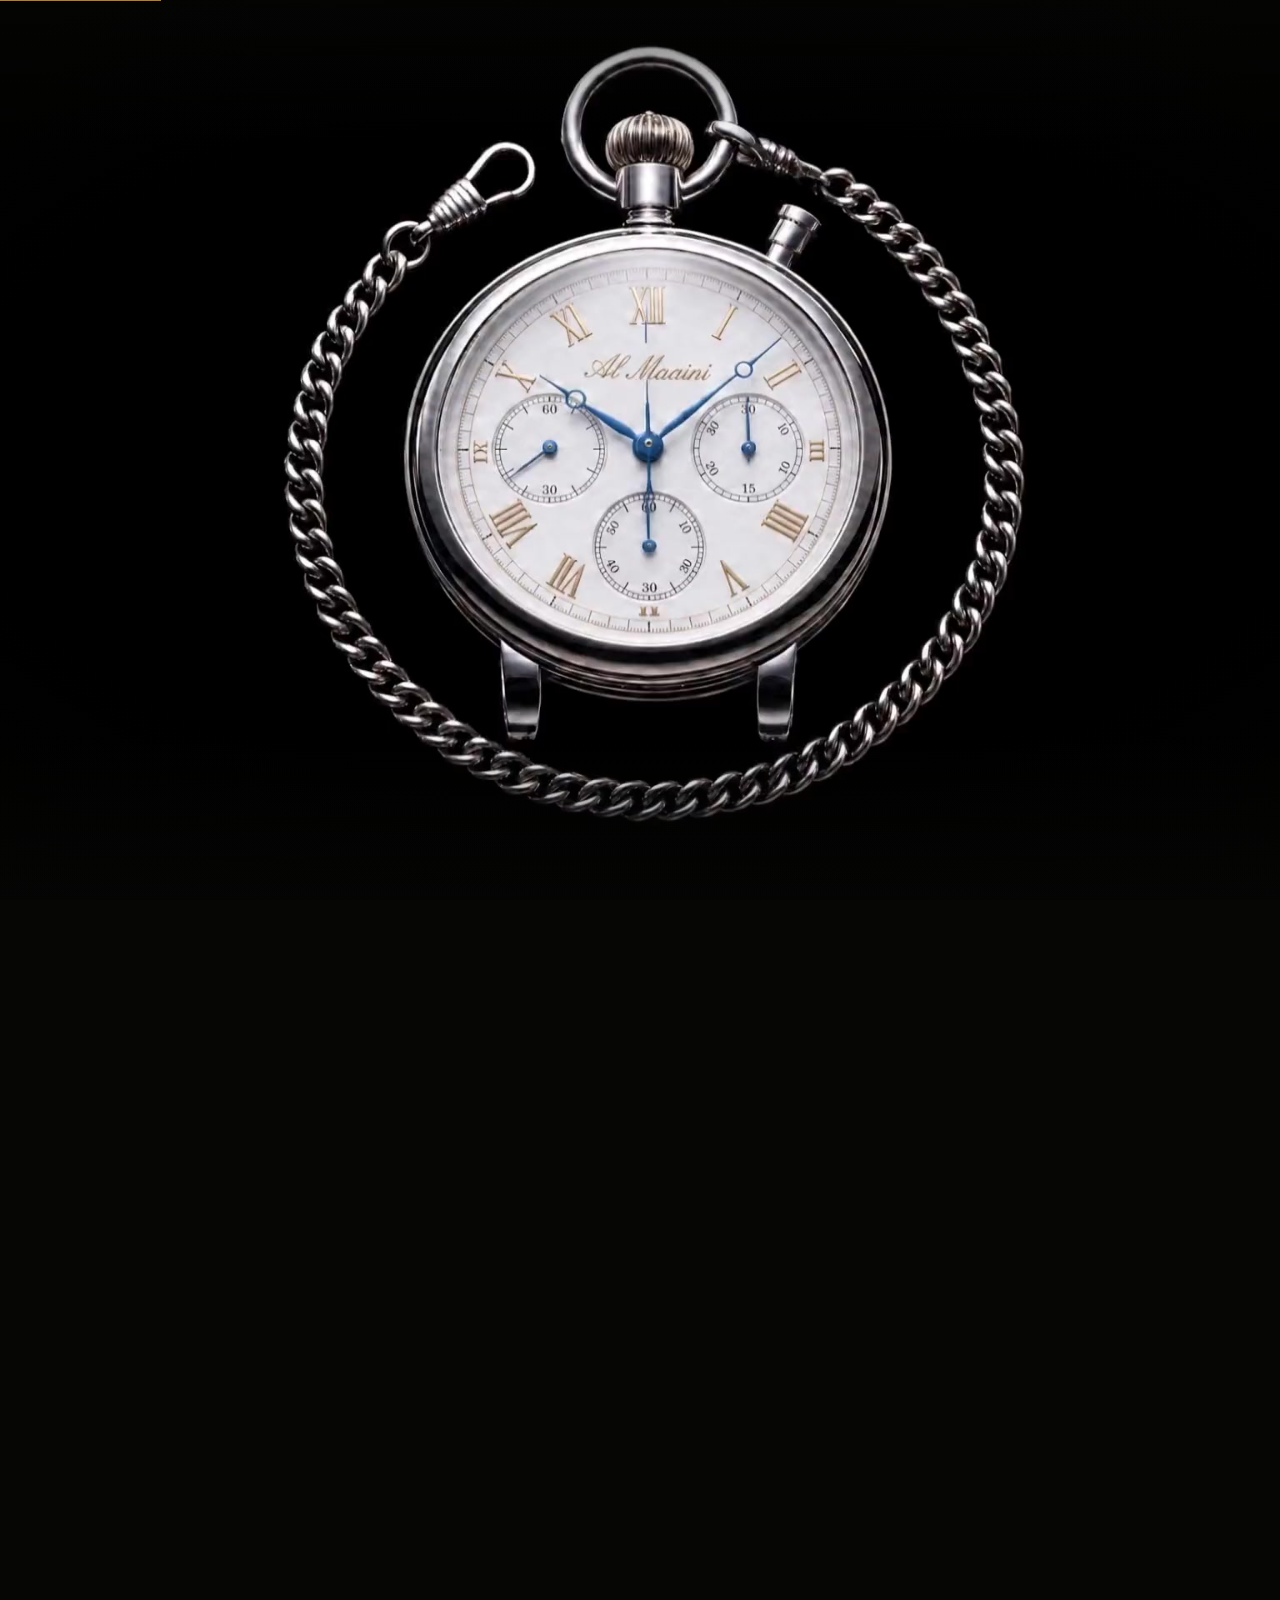
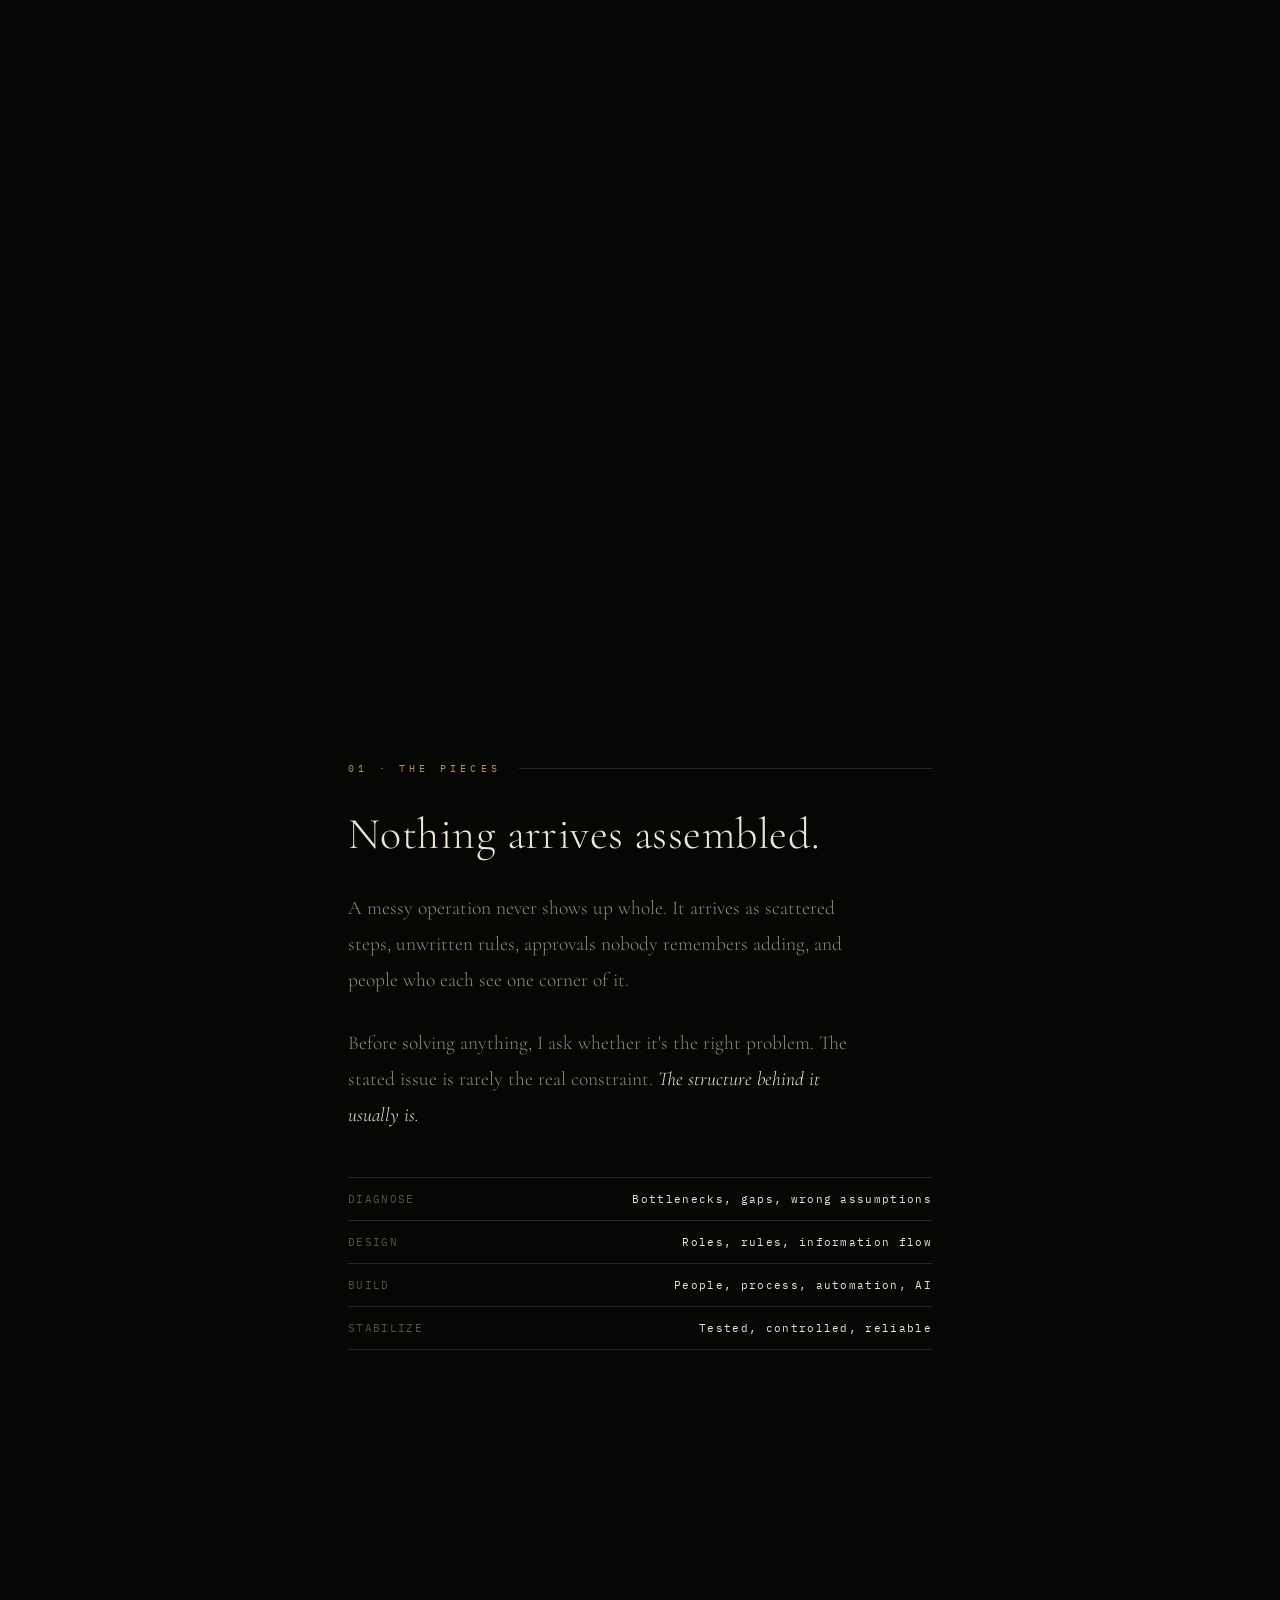
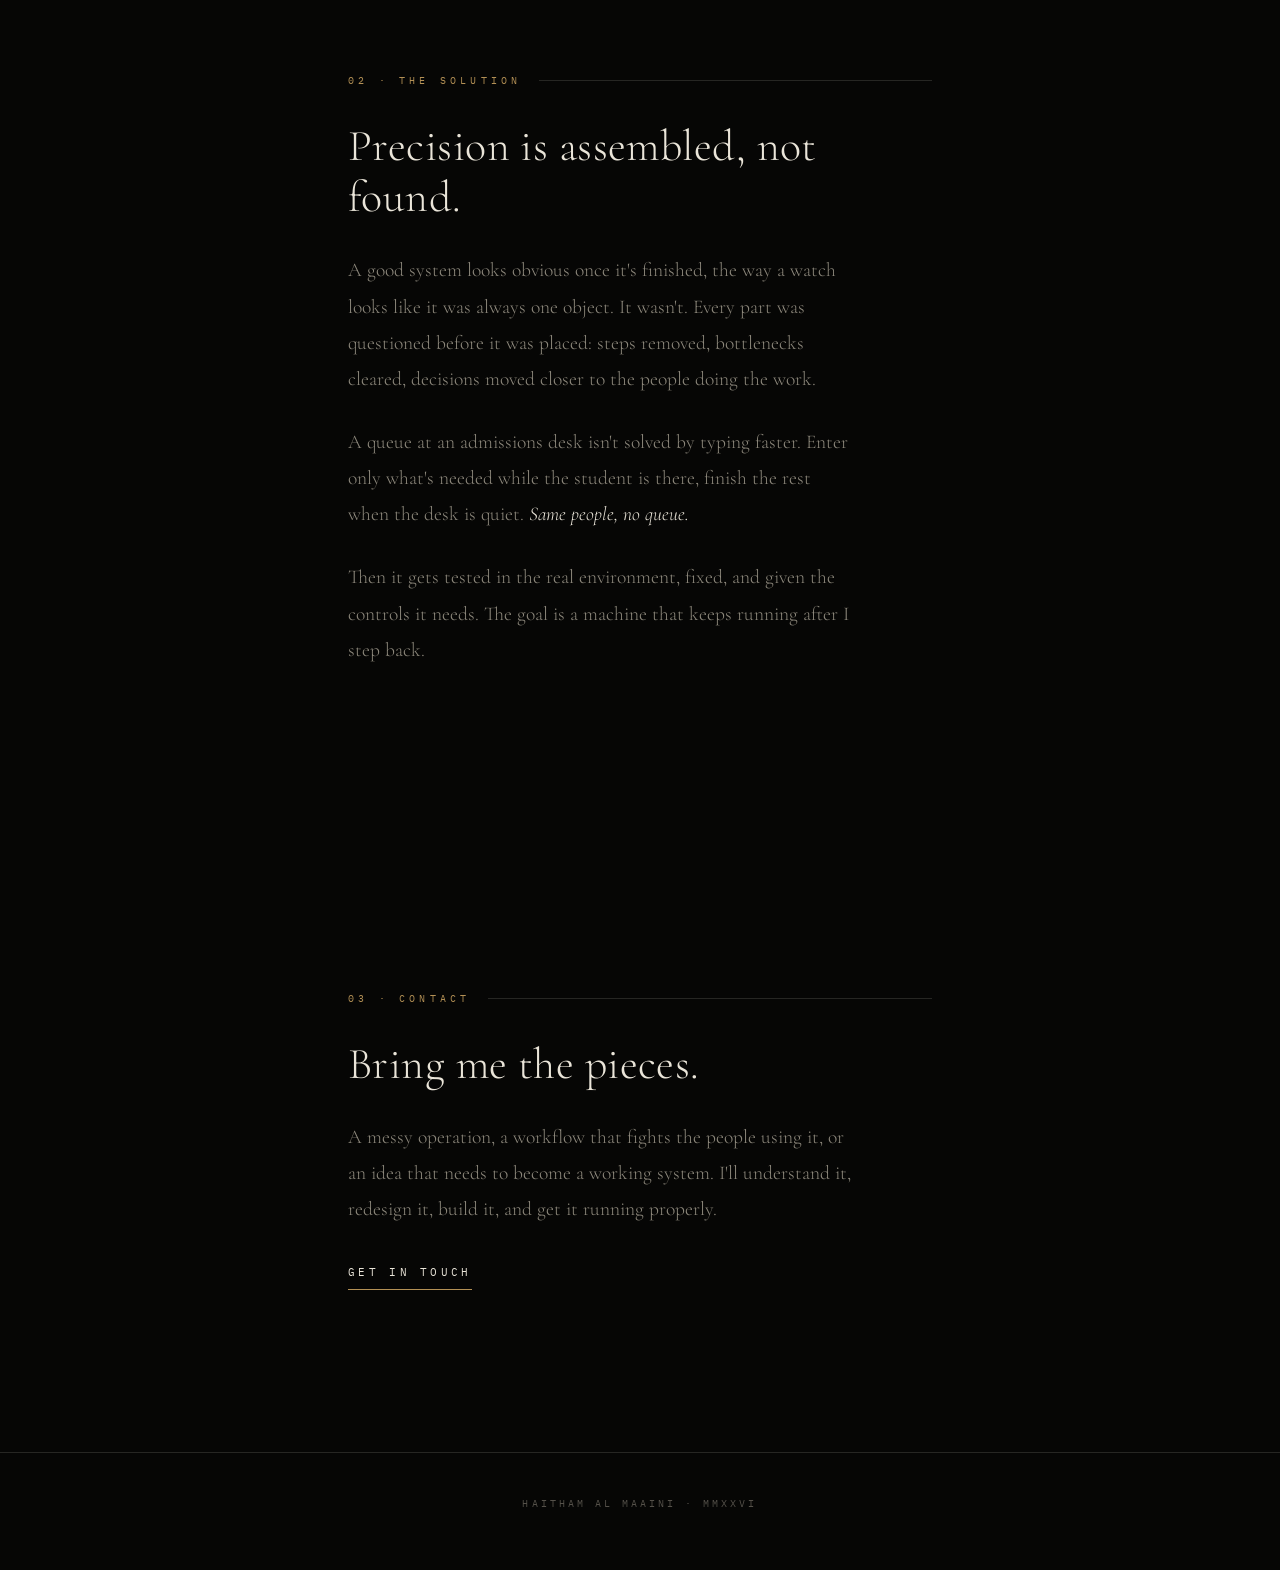
==== commit 6b92d02a: "Add link previews, search files, 404 page, HA monogram icons, lighter mobile video - Open Graph and " ====
--- a/index.html
+++ b/index.html
@@ -5,7 +5,25 @@
 <meta name="viewport" content="width=device-width, initial-scale=1.0">
 <title>Haitham Al Maaini</title>
 <meta name="description" content="Haitham Al Maaini. Systems thinking and operational design: diagnosing messy operations, redesigning them, and building working systems with people, process, automation and AI.">
-<link rel="icon" href="data:image/svg+xml,%3Csvg xmlns='http://www.w3.org/2000/svg' viewBox='0 0 32 32'%3E%3Ccircle cx='16' cy='16' r='13' fill='none' stroke='%23b39055' stroke-width='2'/%3E%3Cpath d='M16 9v7l5 4' fill='none' stroke='%23b39055' stroke-width='2' stroke-linecap='round'/%3E%3C/svg%3E">
+<link rel="canonical" href="https://www.almaaini.com/">
+<meta name="theme-color" content="#060605">
+<meta property="og:type" content="website">
+<meta property="og:site_name" content="Haitham Al Maaini">
+<meta property="og:url" content="https://www.almaaini.com/">
+<meta property="og:title" content="Haitham Al Maaini">
+<meta property="og:description" content="Every solution starts in pieces. Diagnose, design, build, stabilize: turning messy operations into systems that work.">
+<meta property="og:image" content="https://www.almaaini.com/og.jpg">
+<meta property="og:image:width" content="1200">
+<meta property="og:image:height" content="630">
+<meta property="og:image:alt" content="Haitham Al Maaini beside a finished pocket watch">
+<meta name="twitter:card" content="summary_large_image">
+<meta name="twitter:title" content="Haitham Al Maaini">
+<meta name="twitter:description" content="Every solution starts in pieces. Diagnose, design, build, stabilize: turning messy operations into systems that work.">
+<meta name="twitter:image" content="https://www.almaaini.com/og.jpg">
+<link rel="icon" href="/favicon.ico" sizes="32x32">
+<link rel="icon" type="image/png" sizes="32x32" href="/favicon-32.png">
+<link rel="icon" type="image/png" sizes="192x192" href="/icon-192.png">
+<link rel="apple-touch-icon" href="/apple-touch-icon.png">
 <link rel="preload" href="fonts/cormorant-garamond-300.woff2" as="font" type="font/woff2" crossorigin>
 <link rel="preload" href="fonts/ibm-plex-mono-400.woff2" as="font" type="font/woff2" crossorigin>
 <link href="fonts/fonts.css" rel="stylesheet">
